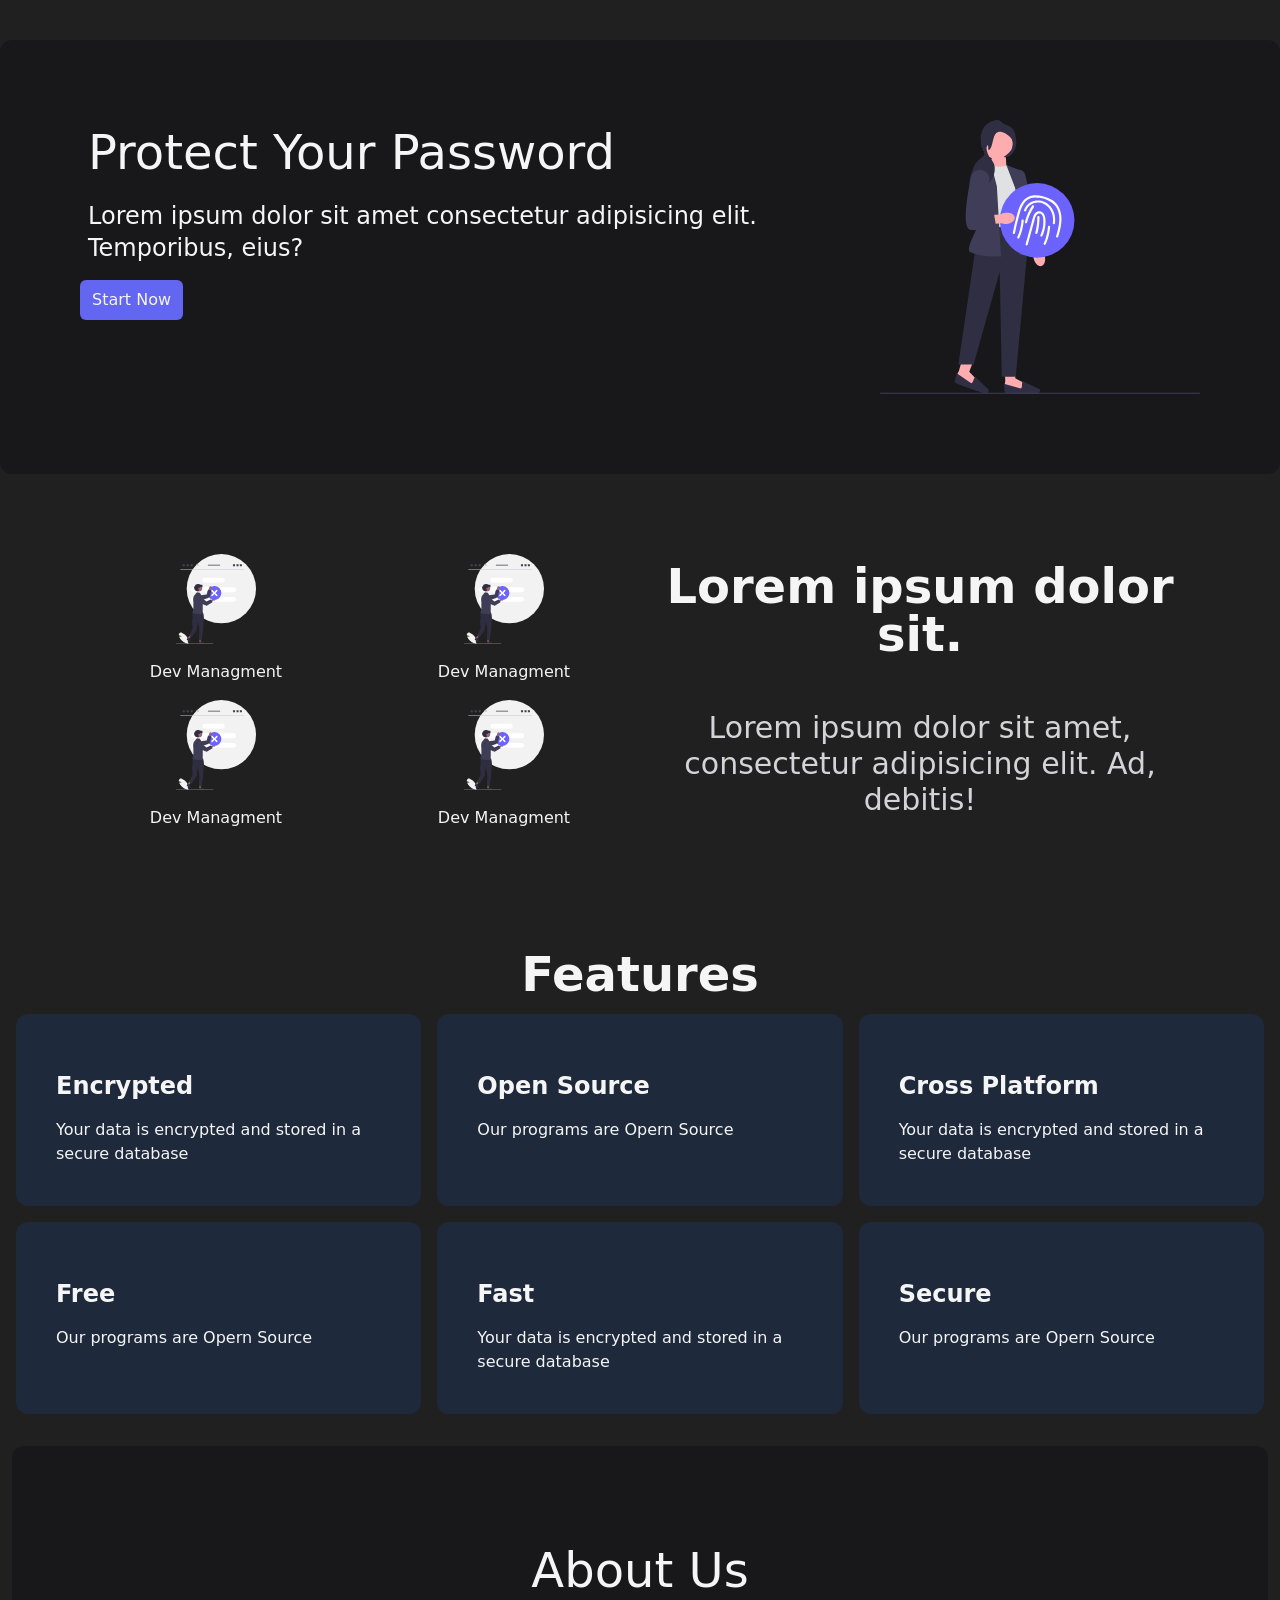
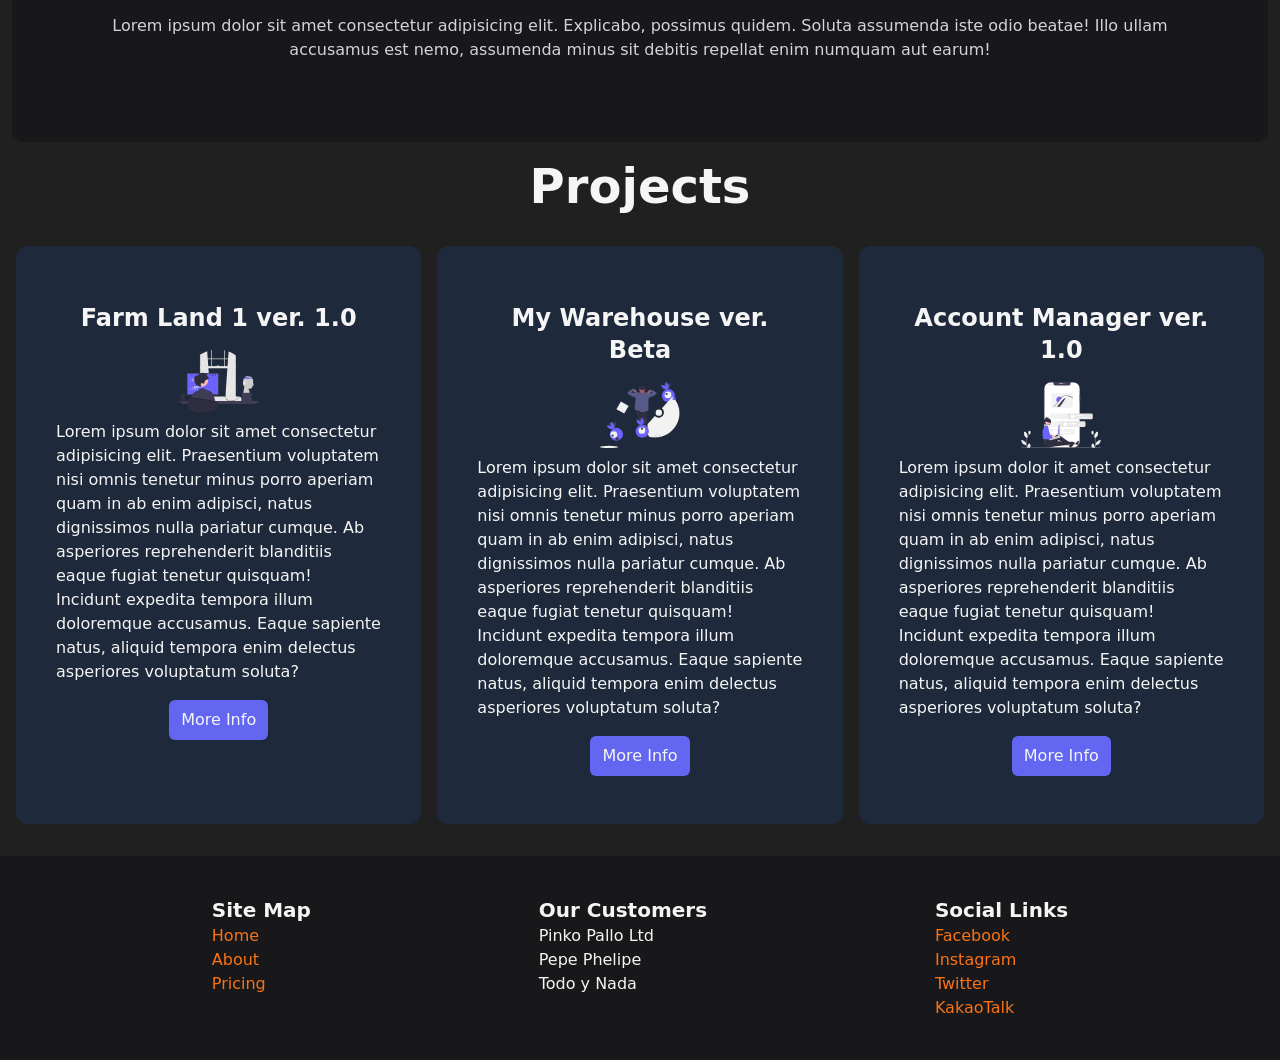
==== index.html @ 1f8c635a "Updates" ====
<!DOCTYPE html>
<html lang="en">
<head>
    <meta charset="UTF-8">
    <meta http-equiv="X-UA-Compatible" content="IE=edge">
    <meta name="viewport" content="width=device-width, initial-scale=1.0">
    <title>Astro Landing - Welcome</title>
<link rel="stylesheet" href="/assets/about.5ed66a15.css" /></head>
<body>
    <main class="mx-auto container md:pt-10">
        <header class="bg-zinc-900 flex flex-col md:flex-row p-20 gap-3 text-center md:text-left rounded-xl">
    <div>
        <h1 class="text-5xl text-bold p-2">Protect Your Password</h1>
        <p class="my-4 text-2xl px-2">Lorem ipsum dolor sit amet consectetur adipisicing elit. Temporibus, eius?</p>
        <button class="bg-indigo-500 px-3 py-2 hover:bg-indigo-400 rounded-md">
            Start Now
        </button>
    </div>
    <img src="images/fingerprint.svg" alt="" class="w-80">
</header><section class="flex flex-col text-center py-10 md:flex-row md:p-20 gap-y-10">
    <div class="flex-1 grid grid-cols-2 gap-4 ">
        <div class="text-center">
            <img src="cancel.svg" class="w-20 m-auto">
            <p class="mt-4">Dev Managment</p>
        </div>
        <div class="text-center">
            <img src="cancel.svg" class="w-20 m-auto">
            <p class="mt-4">Dev Managment</p>
        </div>
        <div class="text-center">
            <img src="cancel.svg" class="w-20 m-auto">
            <p class="mt-4">Dev Managment</p>
        </div>
        <div class="text-center">
            <img src="cancel.svg" class="w-20 m-auto">
            <p class="mt-4">Dev Managment</p>
        </div>
    </div>
    <div class="flex flex-1 flex-col gap-y-10">
        <h2 class="text-5xl font-bold p-2">Lorem ipsum dolor sit.</h2>
        <p class="text-3xl text-zinc-300 p-1">Lorem ipsum dolor sit amet, consectetur adipisicing elit. Ad, debitis!</p>
    </div>
</section><h1 class="text-center font-bold text-5xl mt-10">Features</h1>

<div class="grid md:grid-cols-3 gap-4 p-4">
    <div class="bg-slate-800 p-10 rounded-xl ">
        <h2 class="text-2xl my-4 font-bold ">Encrypted</h2>
        <p>Your data is encrypted and stored in a secure database</p>
    </div><div class="bg-slate-800 p-10 rounded-xl ">
        <h2 class="text-2xl my-4 font-bold ">Open Source</h2>
        <p>Our programs are Opern Source</p>
    </div><div class="bg-slate-800 p-10 rounded-xl ">
        <h2 class="text-2xl my-4 font-bold ">Cross Platform</h2>
        <p>Your data is encrypted and stored in a secure database</p>
    </div><div class="bg-slate-800 p-10 rounded-xl ">
        <h2 class="text-2xl my-4 font-bold ">Free</h2>
        <p>Our programs are Opern Source</p>
    </div><div class="bg-slate-800 p-10 rounded-xl ">
        <h2 class="text-2xl my-4 font-bold ">Fast</h2>
        <p>Your data is encrypted and stored in a secure database</p>
    </div><div class="bg-slate-800 p-10 rounded-xl ">
        <h2 class="text-2xl my-4 font-bold ">Secure</h2>
        <p>Our programs are Opern Source</p>
    </div>

</div><section class="bg-zinc-900 my-4 mx-3 p-20 rounded-xl text-center">
    
    <h2 class="text-5xl text-bold my-5">About Us</h2>

    <p class="text-zinc-300">Lorem ipsum dolor sit amet consectetur adipisicing elit. Explicabo, possimus quidem. Soluta assumenda iste odio beatae! Illo ullam accusamus est nemo, assumenda minus sit debitis repellat enim numquam aut earum!</p>

</section><h2 class="text-center font-bold text-5xl my-5">Projects</h2>
 
<div class="grid md:grid-cols-3 gap-4 p-4">
    <div class="bg-slate-800 p-10 rounded-xl ">
        <h2 class="text-2xl my-4 font-bold text-center">Farm Land 1 ver. 1.0</h2>
        <img src="/firmware.svg" alt="" class="w-20 m-auto">
        <p class="my-2">Lorem ipsum dolor sit amet consectetur adipisicing elit. Praesentium voluptatem nisi omnis tenetur minus porro aperiam quam in ab enim adipisci, natus dignissimos nulla pariatur cumque. Ab asperiores reprehenderit blanditiis eaque fugiat tenetur quisquam! Incidunt expedita tempora illum doloremque accusamus. Eaque sapiente natus, aliquid tempora enim delectus asperiores voluptatum soluta?</p>
        <div class="text-center">
            <button class="bg-indigo-500 px-3 py-2 hover:bg-gray-400 rounded-md text-center my-2">
                More Info
            </button>
        </div>
        
    </div><div class="bg-slate-800 p-10 rounded-xl ">
        <h2 class="text-2xl my-4 font-bold text-center">My Warehouse ver. Beta</h2>
        <img src="/friends.svg" alt="" class="w-20 m-auto">
        <p class="my-2">Lorem ipsum dolor sit amet consectetur adipisicing elit. Praesentium voluptatem nisi omnis tenetur minus porro aperiam quam in ab enim adipisci, natus dignissimos nulla pariatur cumque. Ab asperiores reprehenderit blanditiis eaque fugiat tenetur quisquam! Incidunt expedita tempora illum doloremque accusamus. Eaque sapiente natus, aliquid tempora enim delectus asperiores voluptatum soluta?</p>
        <div class="text-center">
            <button class="bg-indigo-500 px-3 py-2 hover:bg-gray-400 rounded-md text-center my-2">
                More Info
            </button>
        </div>
        
    </div><div class="bg-slate-800 p-10 rounded-xl ">
        <h2 class="text-2xl my-4 font-bold text-center">Account Manager ver. 1.0</h2>
        <img src="/mobile.svg" alt="" class="w-20 m-auto">
        <p class="my-2">Lorem ipsum dolor it amet consectetur adipisicing elit. Praesentium voluptatem nisi omnis tenetur minus porro aperiam quam in ab enim adipisci, natus dignissimos nulla pariatur cumque. Ab asperiores reprehenderit blanditiis eaque fugiat tenetur quisquam! Incidunt expedita tempora illum doloremque accusamus. Eaque sapiente natus, aliquid tempora enim delectus asperiores voluptatum soluta?</p>
        <div class="text-center">
            <button class="bg-indigo-500 px-3 py-2 hover:bg-gray-400 rounded-md text-center my-2">
                More Info
            </button>
        </div>
        
    </div>

</div>
    </main>
    <footer class="bg-zinc-900 py-10 mt-4">
    <div class="container mx-auto flex flex-col md:flex-row justify-evenly text-center md:text-left gap-4">
        <div>
            <h4 class="font-bold text-xl">Site Map</h4>
            <ul class="list-none">
                <li><a href="/" class="text-orange-500 hover:text-yellow-100">Home</a></li>
                <li><a href="/about" class="text-orange-500 hover:text-yellow-100">About</a></li>
                <li><a href="#" class="text-orange-500 hover:text-yellow-100">Pricing</a></li>
            </ul>
            
        </div>
        <div>
            <h4 class="font-bold text-xl">Our Customers</h4>
            <p>Pinko Pallo Ltd</p>
            <p>Pepe Phelipe</p>
            <p>Todo y Nada </p>
        </div>
        <div>
            <h4 class="font-bold text-xl">Social Links</h4>
            <ul class="list-none">
                <li><a href="/" class="text-orange-500 hover:text-yellow-100">Facebook</a></li>
                <li><a href="/about" class="text-orange-500 hover:text-yellow-100">Instagram</a></li>
                <li><a href="#" class="text-orange-500 hover:text-yellow-100">Twitter</a></li>
                <li><a href="#" class="text-orange-500 hover:text-yellow-100">KakaoTalk</a></li>
            </ul>
        </div>
    </div>
</footer>
</body></html>
---- assets/about.5ed66a15.css ----
*,:before,:after{box-sizing:border-box;border-width:0;border-style:solid;border-color:#e5e7eb}:before,:after{--tw-content: ""}html{line-height:1.5;-webkit-text-size-adjust:100%;-moz-tab-size:4;-o-tab-size:4;tab-size:4;font-family:ui-sans-serif,system-ui,-apple-system,BlinkMacSystemFont,Segoe UI,Roboto,Helvetica Neue,Arial,Noto Sans,sans-serif,"Apple Color Emoji","Segoe UI Emoji",Segoe UI Symbol,"Noto Color Emoji";font-feature-settings:normal}body{margin:0;line-height:inherit}hr{height:0;color:inherit;border-top-width:1px}abbr:where([title]){-webkit-text-decoration:underline dotted;text-decoration:underline dotted}h1,h2,h3,h4,h5,h6{font-size:inherit;font-weight:inherit}a{color:inherit;text-decoration:inherit}b,strong{font-weight:bolder}code,kbd,samp,pre{font-family:ui-monospace,SFMono-Regular,Menlo,Monaco,Consolas,Liberation Mono,Courier New,monospace;font-size:1em}small{font-size:80%}sub,sup{font-size:75%;line-height:0;position:relative;vertical-align:baseline}sub{bottom:-.25em}sup{top:-.5em}table{text-indent:0;border-color:inherit;border-collapse:collapse}button,input,optgroup,select,textarea{font-family:inherit;font-size:100%;font-weight:inherit;line-height:inherit;color:inherit;margin:0;padding:0}button,select{text-transform:none}button,[type=button],[type=reset],[type=submit]{-webkit-appearance:button;background-color:transparent;background-image:none}:-moz-focusring{outline:auto}:-moz-ui-invalid{box-shadow:none}progress{vertical-align:baseline}::-webkit-inner-spin-button,::-webkit-outer-spin-button{height:auto}[type=search]{-webkit-appearance:textfield;outline-offset:-2px}::-webkit-search-decoration{-webkit-appearance:none}::-webkit-file-upload-button{-webkit-appearance:button;font:inherit}summary{display:list-item}blockquote,dl,dd,h1,h2,h3,h4,h5,h6,hr,figure,p,pre{margin:0}fieldset{margin:0;padding:0}legend{padding:0}ol,ul,menu{list-style:none;margin:0;padding:0}textarea{resize:vertical}input::-moz-placeholder,textarea::-moz-placeholder{opacity:1;color:#9ca3af}input::placeholder,textarea::placeholder{opacity:1;color:#9ca3af}button,[role=button]{cursor:pointer}:disabled{cursor:default}img,svg,video,canvas,audio,iframe,embed,object{display:block;vertical-align:middle}img,video{max-width:100%;height:auto}[hidden]{display:none}*,:before,:after{--tw-border-spacing-x: 0;--tw-border-spacing-y: 0;--tw-translate-x: 0;--tw-translate-y: 0;--tw-rotate: 0;--tw-skew-x: 0;--tw-skew-y: 0;--tw-scale-x: 1;--tw-scale-y: 1;--tw-pan-x: ;--tw-pan-y: ;--tw-pinch-zoom: ;--tw-scroll-snap-strictness: proximity;--tw-ordinal: ;--tw-slashed-zero: ;--tw-numeric-figure: ;--tw-numeric-spacing: ;--tw-numeric-fraction: ;--tw-ring-inset: ;--tw-ring-offset-width: 0px;--tw-ring-offset-color: #fff;--tw-ring-color: rgb(59 130 246 / .5);--tw-ring-offset-shadow: 0 0 #0000;--tw-ring-shadow: 0 0 #0000;--tw-shadow: 0 0 #0000;--tw-shadow-colored: 0 0 #0000;--tw-blur: ;--tw-brightness: ;--tw-contrast: ;--tw-grayscale: ;--tw-hue-rotate: ;--tw-invert: ;--tw-saturate: ;--tw-sepia: ;--tw-drop-shadow: ;--tw-backdrop-blur: ;--tw-backdrop-brightness: ;--tw-backdrop-contrast: ;--tw-backdrop-grayscale: ;--tw-backdrop-hue-rotate: ;--tw-backdrop-invert: ;--tw-backdrop-opacity: ;--tw-backdrop-saturate: ;--tw-backdrop-sepia: }::backdrop{--tw-border-spacing-x: 0;--tw-border-spacing-y: 0;--tw-translate-x: 0;--tw-translate-y: 0;--tw-rotate: 0;--tw-skew-x: 0;--tw-skew-y: 0;--tw-scale-x: 1;--tw-scale-y: 1;--tw-pan-x: ;--tw-pan-y: ;--tw-pinch-zoom: ;--tw-scroll-snap-strictness: proximity;--tw-ordinal: ;--tw-slashed-zero: ;--tw-numeric-figure: ;--tw-numeric-spacing: ;--tw-numeric-fraction: ;--tw-ring-inset: ;--tw-ring-offset-width: 0px;--tw-ring-offset-color: #fff;--tw-ring-color: rgb(59 130 246 / .5);--tw-ring-offset-shadow: 0 0 #0000;--tw-ring-shadow: 0 0 #0000;--tw-shadow: 0 0 #0000;--tw-shadow-colored: 0 0 #0000;--tw-blur: ;--tw-brightness: ;--tw-contrast: ;--tw-grayscale: ;--tw-hue-rotate: ;--tw-invert: ;--tw-saturate: ;--tw-sepia: ;--tw-drop-shadow: ;--tw-backdrop-blur: ;--tw-backdrop-brightness: ;--tw-backdrop-contrast: ;--tw-backdrop-grayscale: ;--tw-backdrop-hue-rotate: ;--tw-backdrop-invert: ;--tw-backdrop-opacity: ;--tw-backdrop-saturate: ;--tw-backdrop-sepia: }.container{width:100%}@media (min-width: 640px){.container{max-width:640px}}@media (min-width: 768px){.container{max-width:768px}}@media (min-width: 1024px){.container{max-width:1024px}}@media (min-width: 1280px){.container{max-width:1280px}}@media (min-width: 1536px){.container{max-width:1536px}}.m-auto{margin:auto}.mx-auto{margin-left:auto;margin-right:auto}.my-4{margin-top:1rem;margin-bottom:1rem}.mx-3{margin-left:.75rem;margin-right:.75rem}.my-5{margin-top:1.25rem;margin-bottom:1.25rem}.my-2{margin-top:.5rem;margin-bottom:.5rem}.mt-10{margin-top:2.5rem}.mt-4{margin-top:1rem}.flex{display:flex}.grid{display:grid}.w-80{width:20rem}.w-20{width:5rem}.flex-1{flex:1 1 0%}.list-none{list-style-type:none}.grid-cols-2{grid-template-columns:repeat(2,minmax(0,1fr))}.flex-col{flex-direction:column}.justify-evenly{justify-content:space-evenly}.gap-4{gap:1rem}.gap-3{gap:.75rem}.gap-y-10{row-gap:2.5rem}.rounded-xl{border-radius:.75rem}.rounded-md{border-radius:.375rem}.bg-zinc-900{--tw-bg-opacity: 1;background-color:rgb(24 24 27 / var(--tw-bg-opacity))}.bg-slate-800{--tw-bg-opacity: 1;background-color:rgb(30 41 59 / var(--tw-bg-opacity))}.bg-indigo-500{--tw-bg-opacity: 1;background-color:rgb(99 102 241 / var(--tw-bg-opacity))}.p-20{padding:5rem}.p-4{padding:1rem}.p-10{padding:2.5rem}.p-2{padding:.5rem}.p-1{padding:.25rem}.py-10{padding-top:2.5rem;padding-bottom:2.5rem}.px-2{padding-left:.5rem;padding-right:.5rem}.px-3{padding-left:.75rem;padding-right:.75rem}.py-2{padding-top:.5rem;padding-bottom:.5rem}.text-center{text-align:center}.text-5xl{font-size:3rem;line-height:1}.text-2xl{font-size:1.5rem;line-height:2rem}.text-xl{font-size:1.25rem;line-height:1.75rem}.text-3xl{font-size:1.875rem;line-height:2.25rem}.font-bold{font-weight:700}.text-zinc-300{--tw-text-opacity: 1;color:rgb(212 212 216 / var(--tw-text-opacity))}.text-orange-500{--tw-text-opacity: 1;color:rgb(249 115 22 / var(--tw-text-opacity))}.hover\:bg-indigo-400:hover{--tw-bg-opacity: 1;background-color:rgb(129 140 248 / var(--tw-bg-opacity))}.hover\:bg-gray-400:hover{--tw-bg-opacity: 1;background-color:rgb(156 163 175 / var(--tw-bg-opacity))}.hover\:text-yellow-100:hover{--tw-text-opacity: 1;color:rgb(254 249 195 / var(--tw-text-opacity))}@media (min-width: 768px){.md\:grid-cols-3{grid-template-columns:repeat(3,minmax(0,1fr))}.md\:flex-row{flex-direction:row}.md\:p-20{padding:5rem}.md\:pt-10{padding-top:2.5rem}.md\:text-left{text-align:left}}body{background:#202020;color:#f5f5f5}
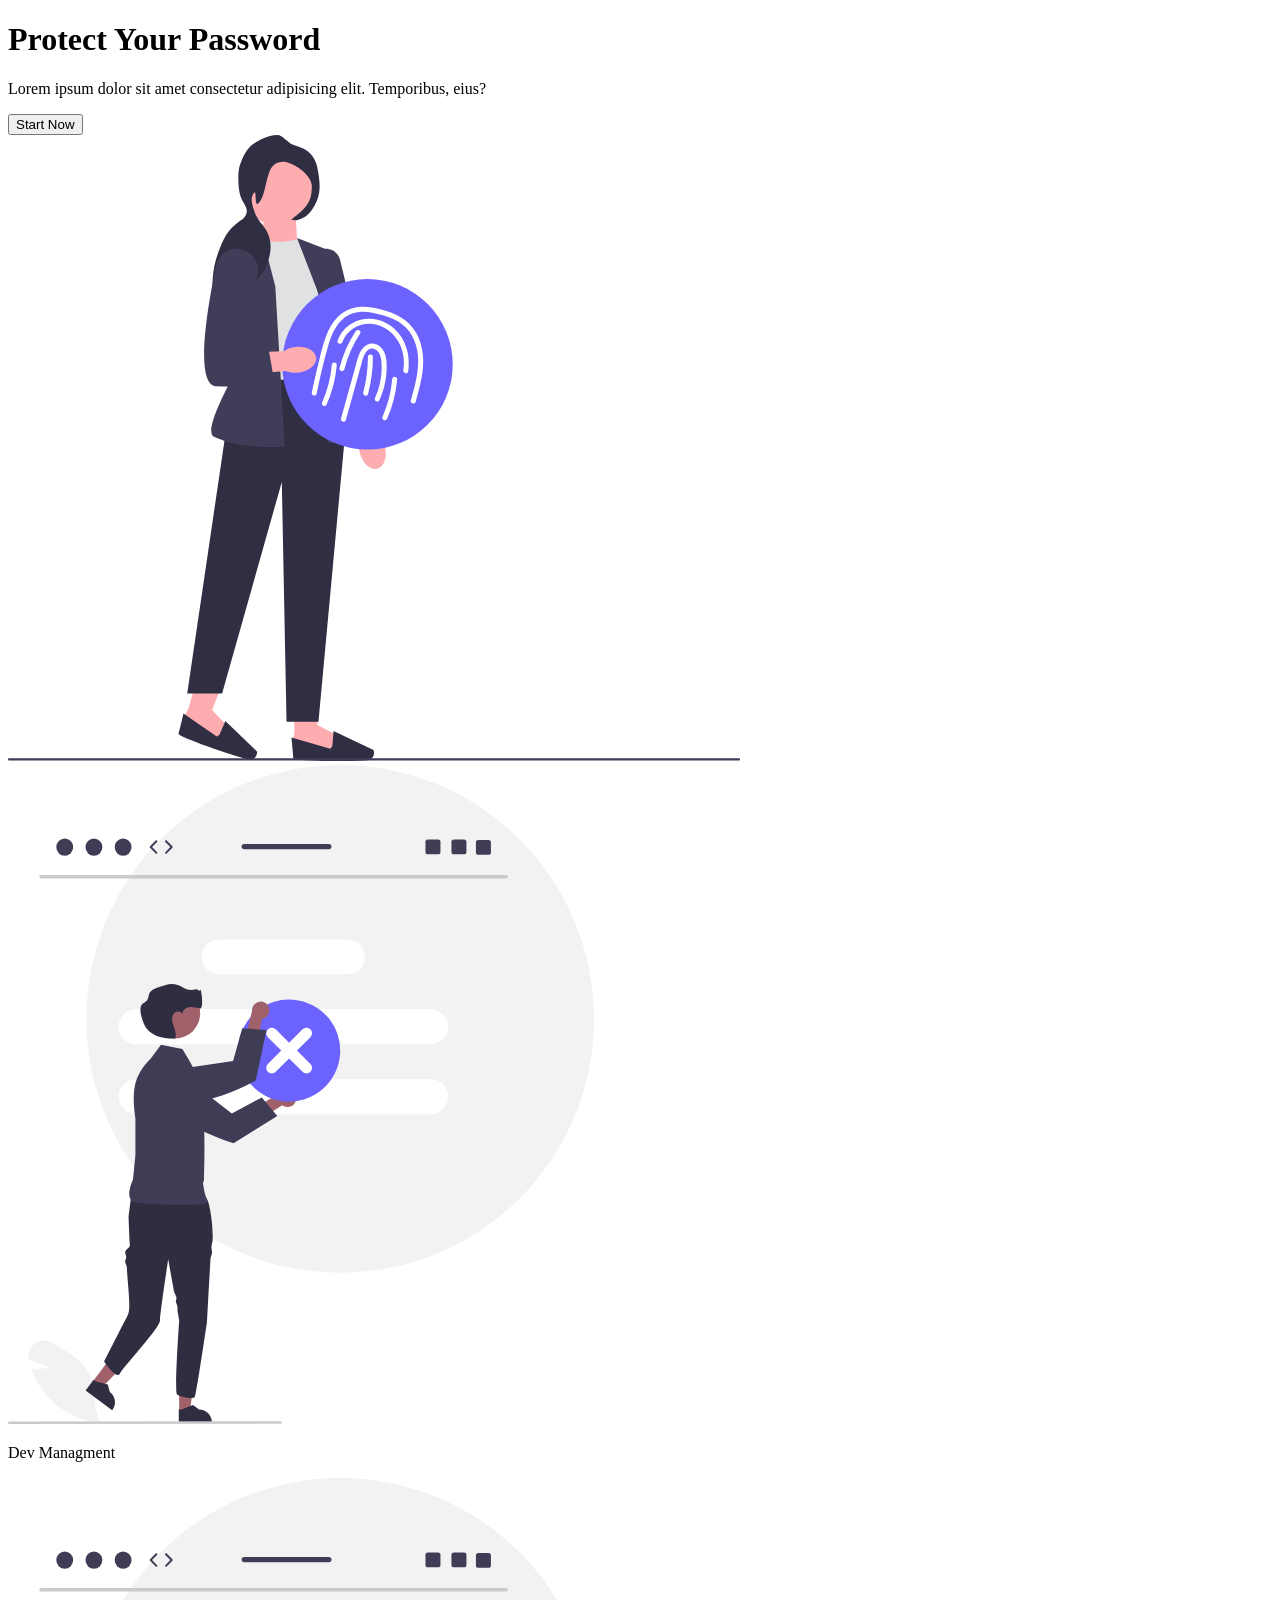
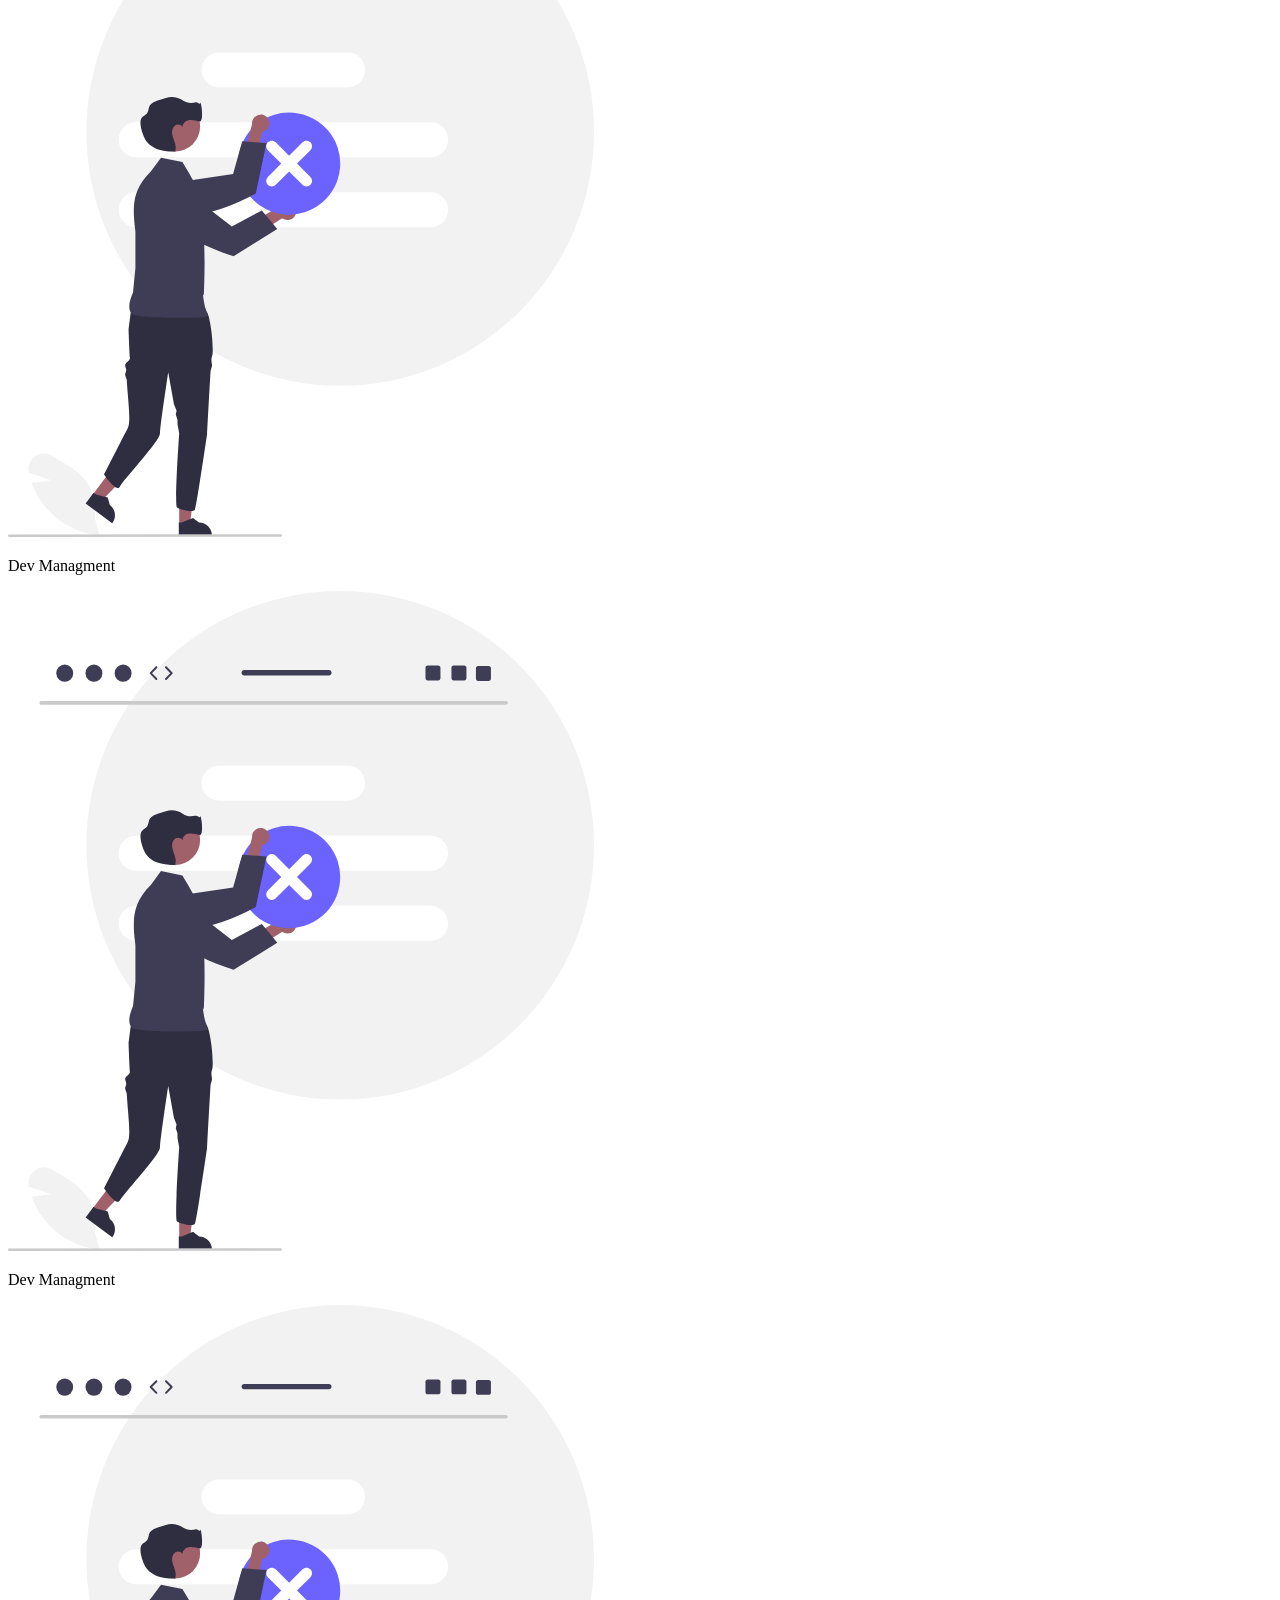
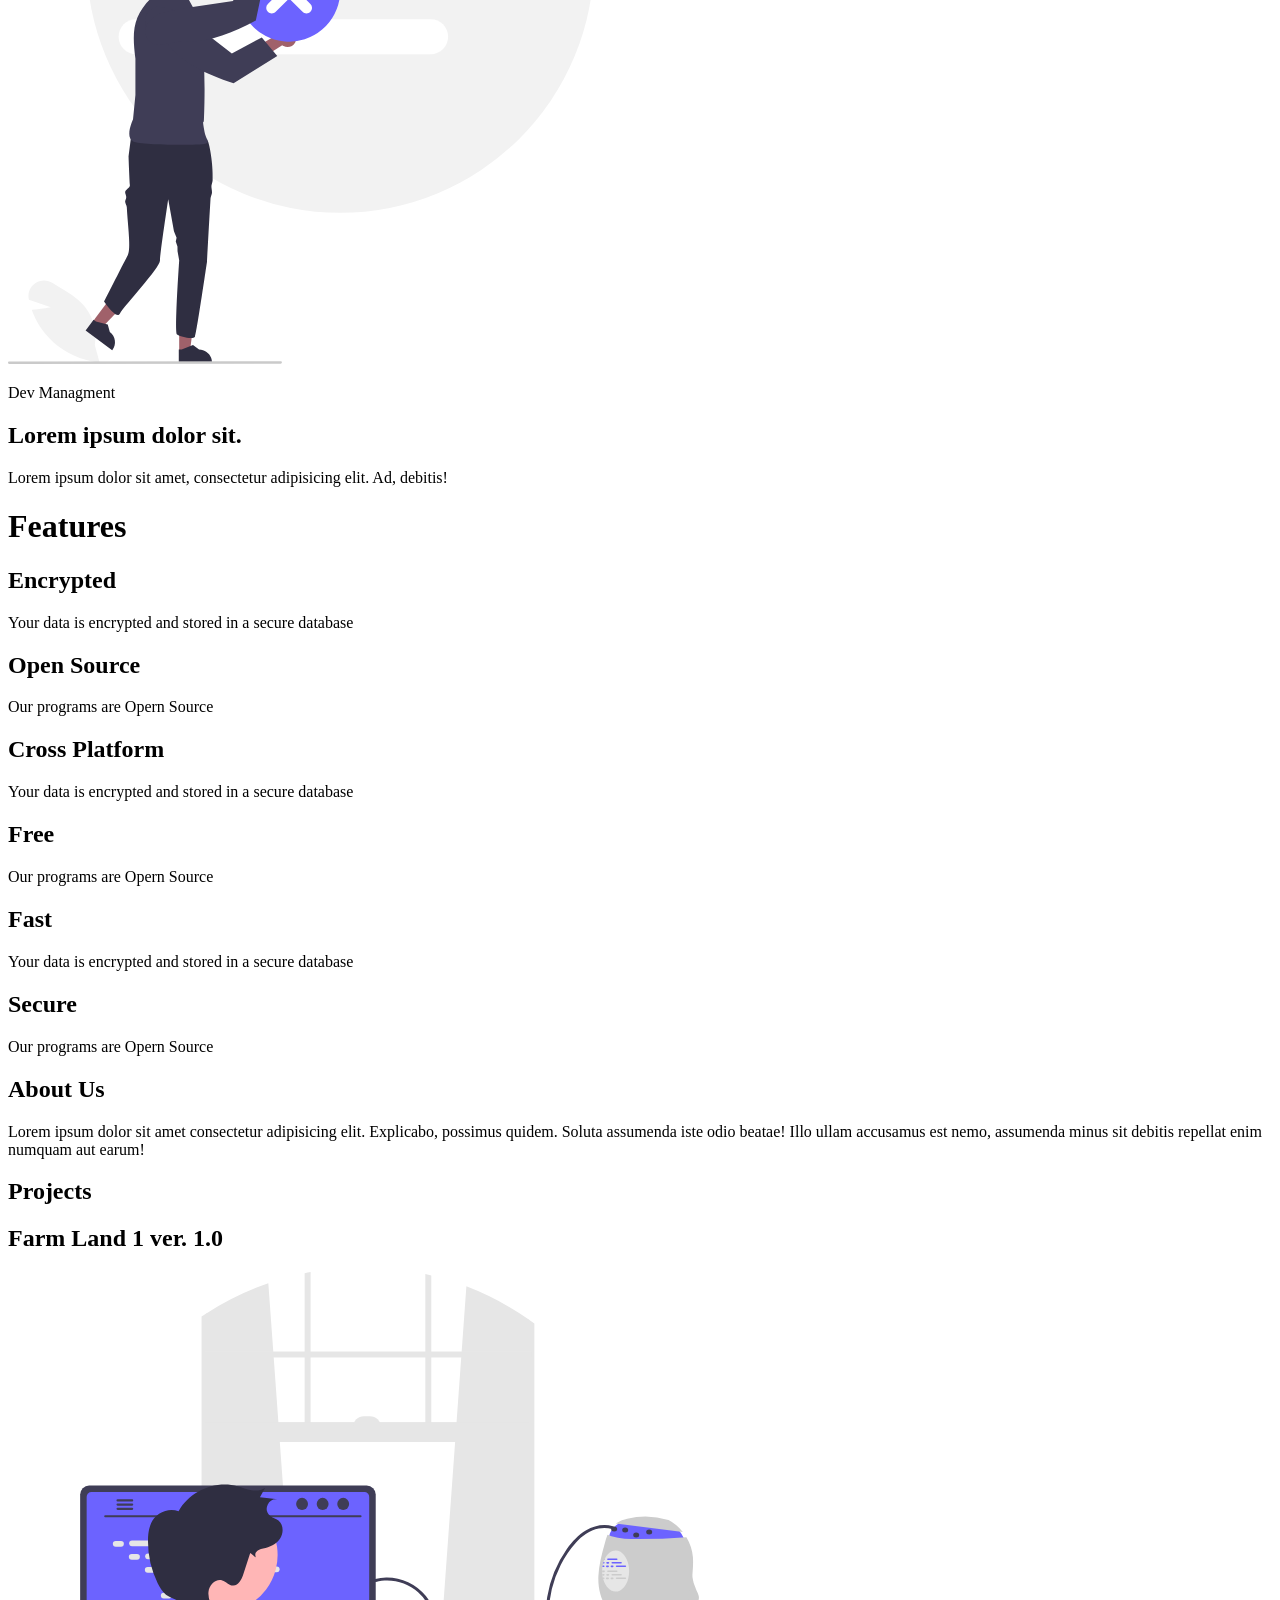
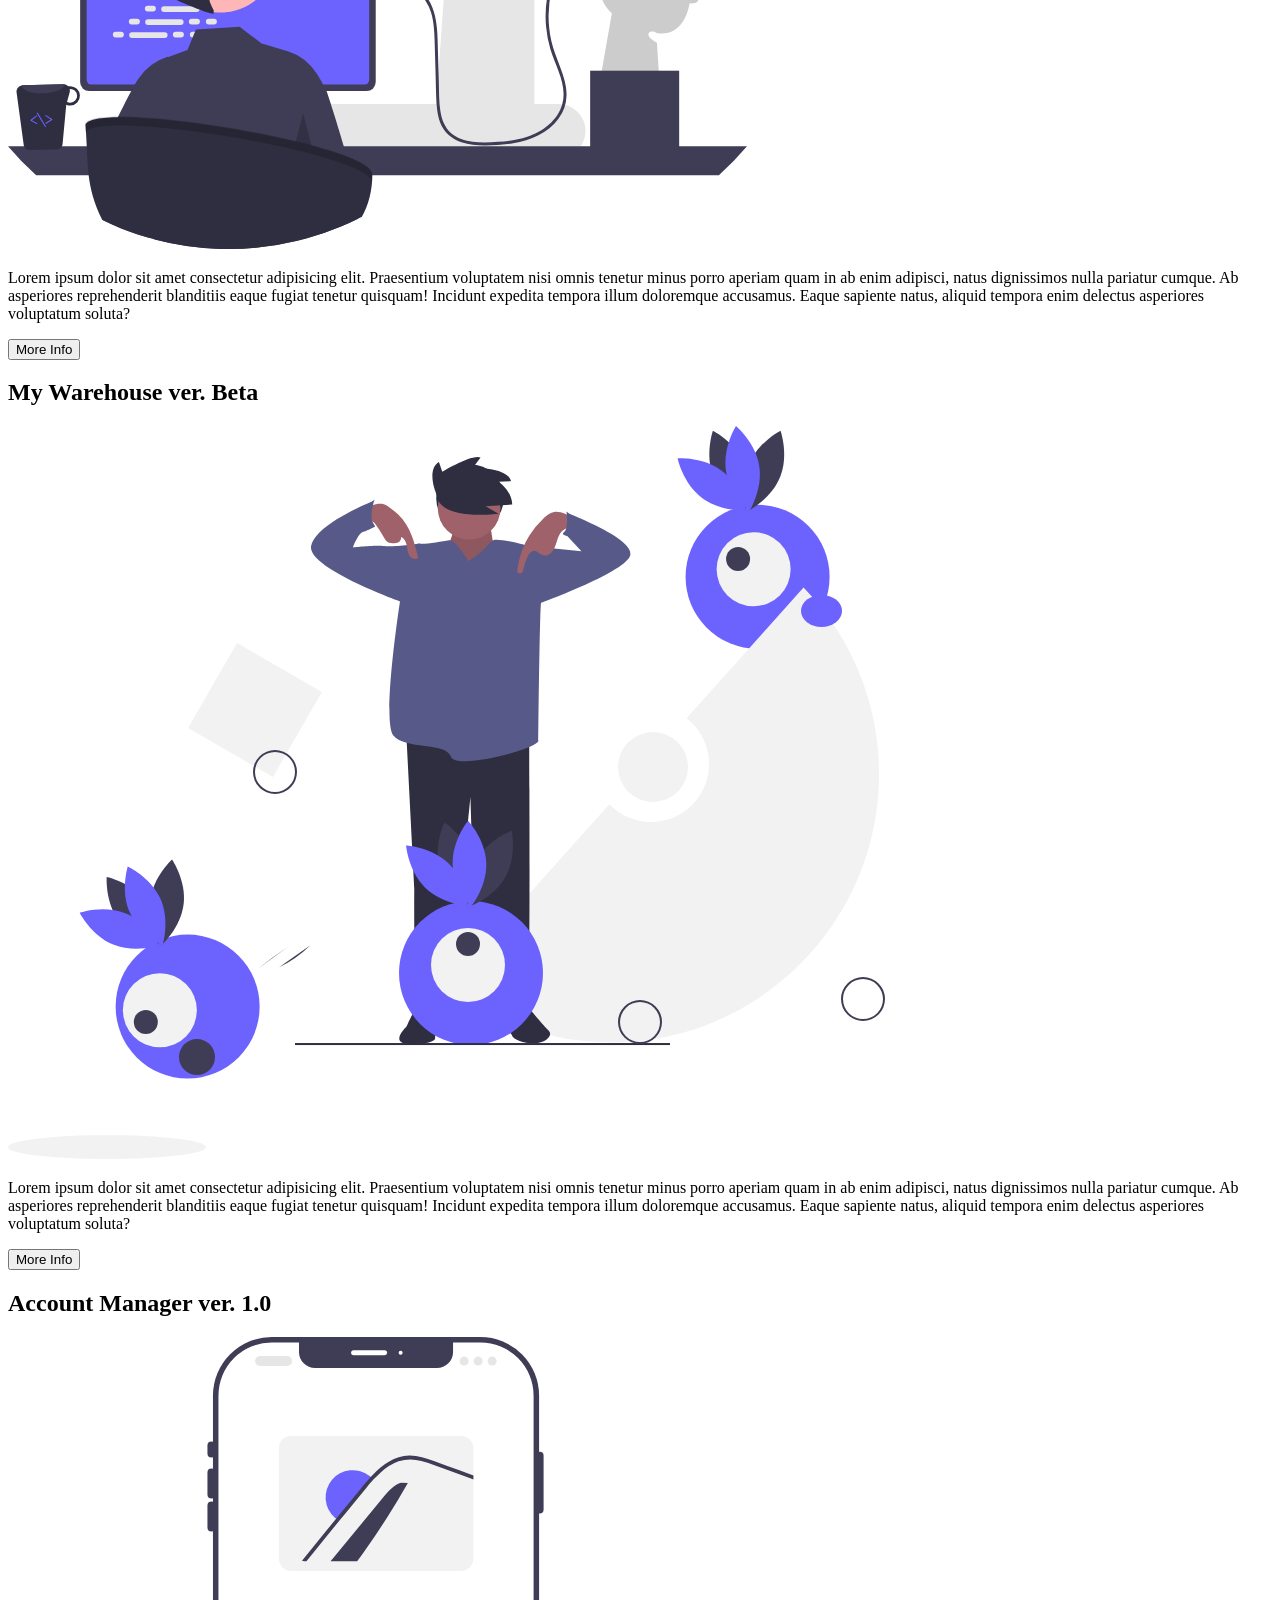
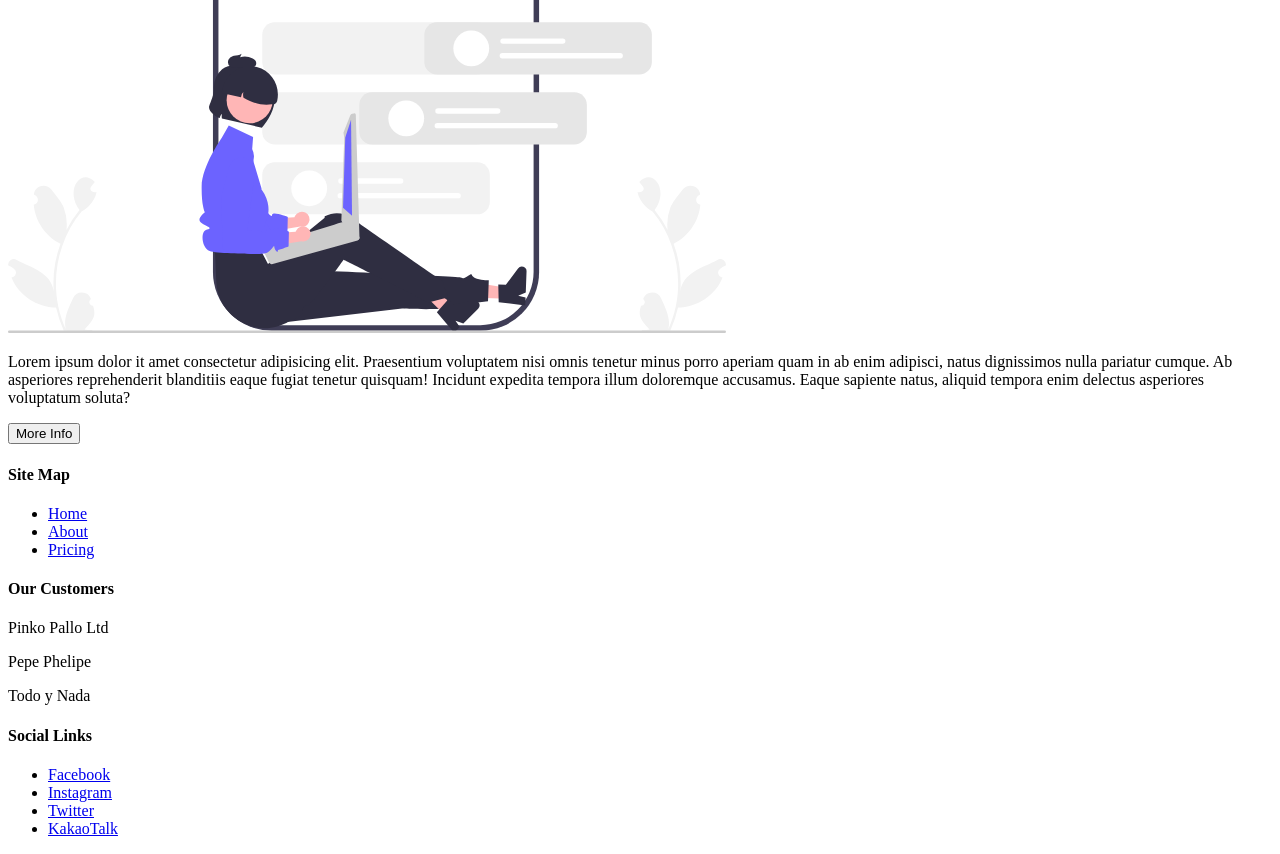
==== commit ec3a89a8: "Updates" ====
--- a/index.html
+++ b/index.html
@@ -5,7 +5,7 @@
     <meta http-equiv="X-UA-Compatible" content="IE=edge">
     <meta name="viewport" content="width=device-width, initial-scale=1.0">
     <title>Astro Landing - Welcome</title>
-<link rel="stylesheet" href="/assets/about.5ed66a15.css" /></head>
+<link rel="stylesheet" href="/landingpage/assets/about.5ed66a15.css" /></head>
 <body>
     <main class="mx-auto container md:pt-10">
         <header class="bg-zinc-900 flex flex-col md:flex-row p-20 gap-3 text-center md:text-left rounded-xl">
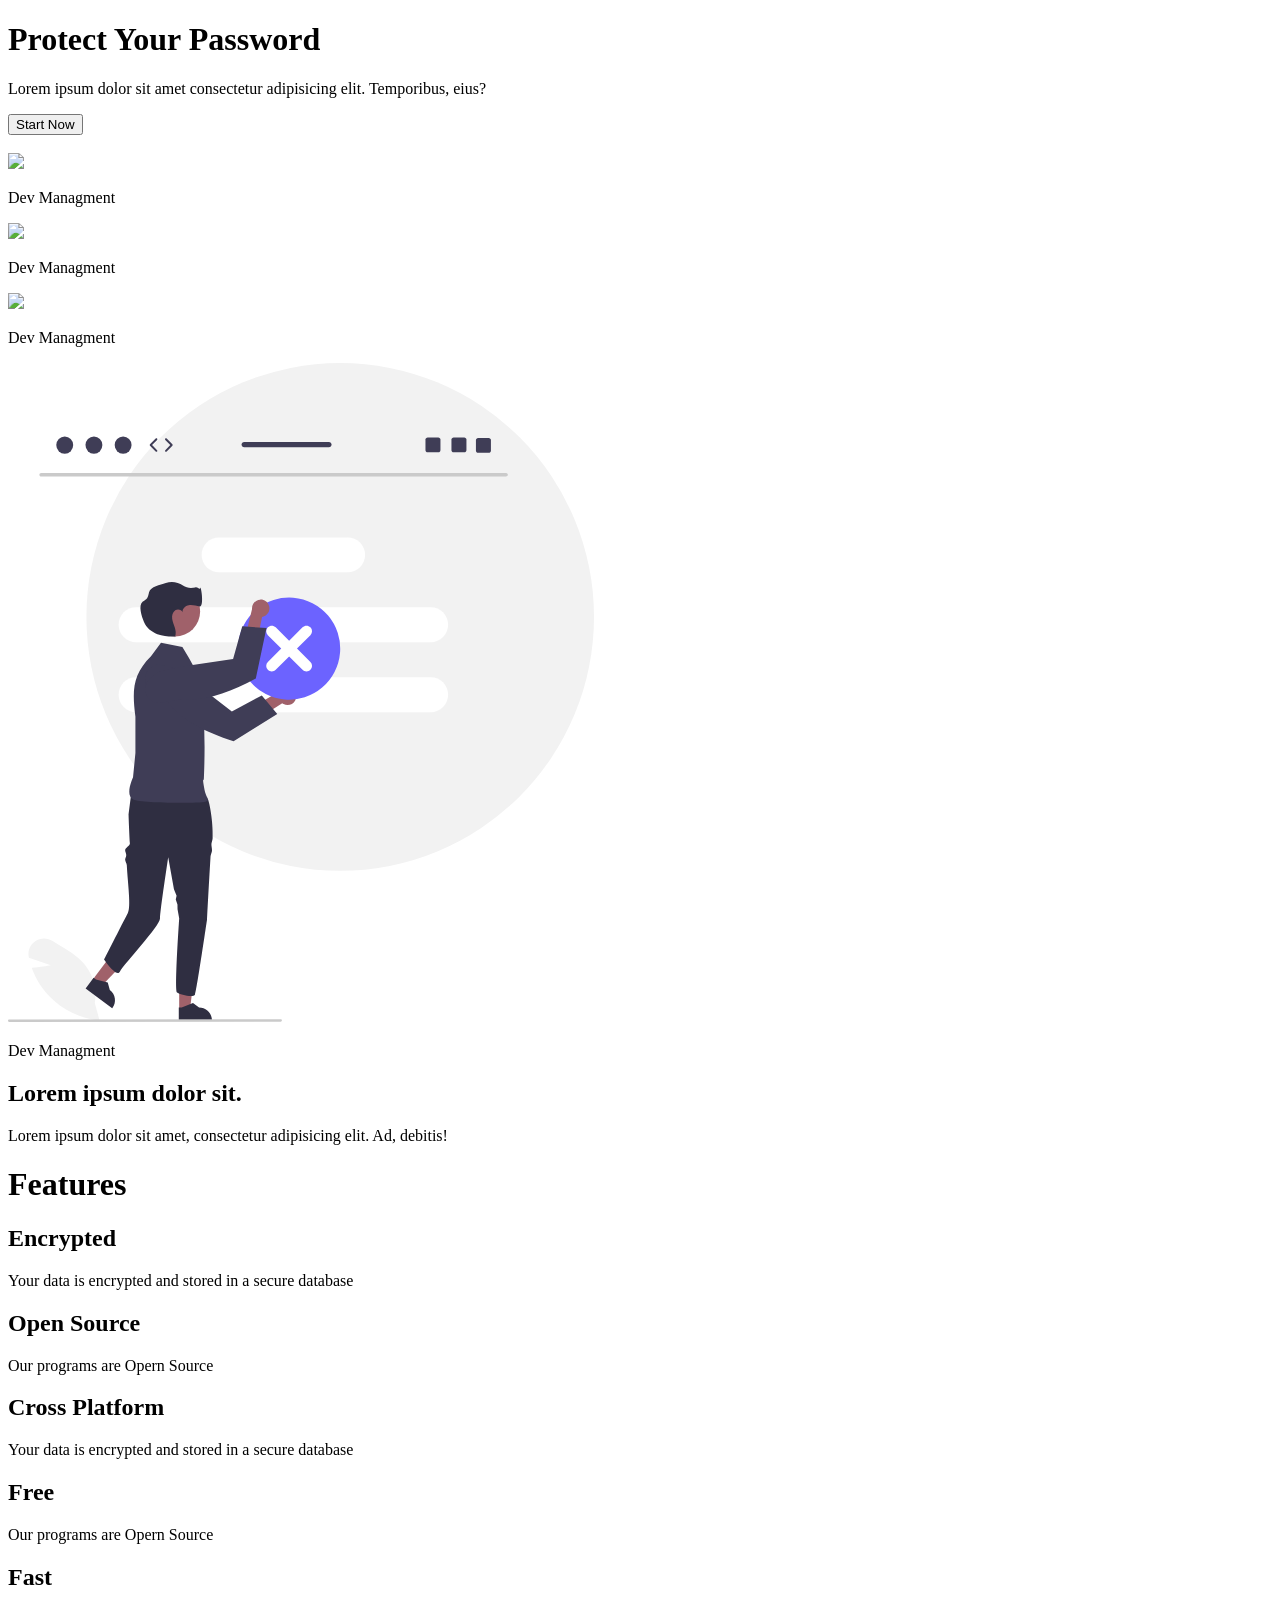
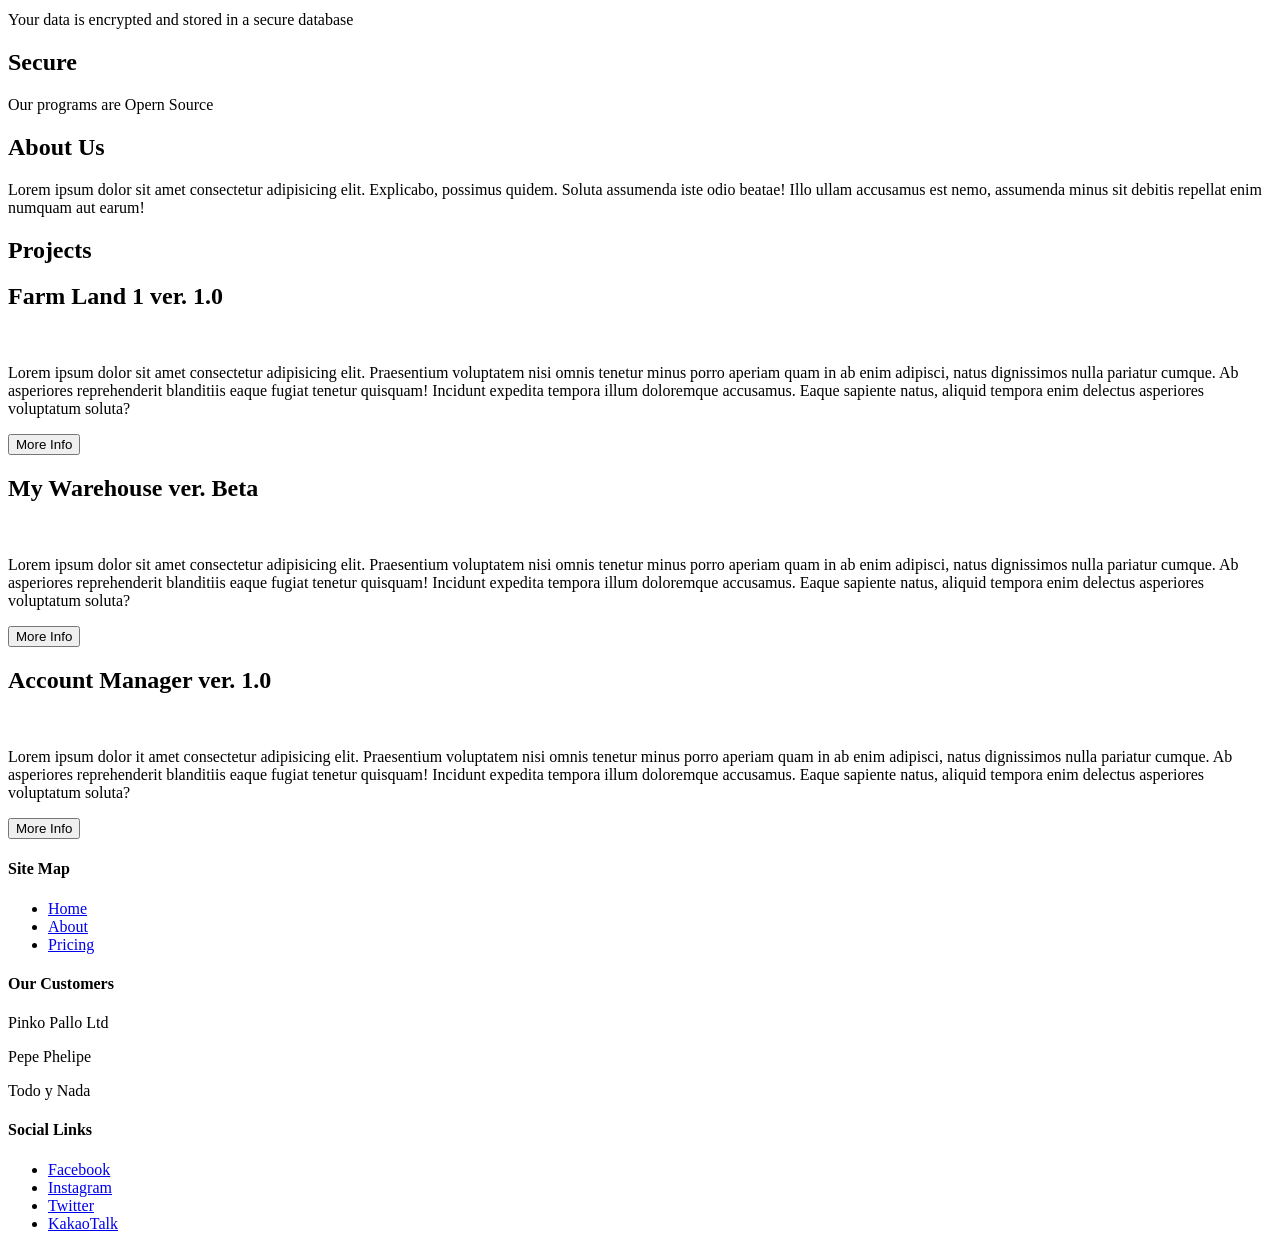
==== commit 2dbd896b: "Updates" ====
--- a/index.html
+++ b/index.html
@@ -16,23 +16,23 @@
             Start Now
         </button>
     </div>
-    <img src="images/fingerprint.svg" alt="" class="w-80">
+    <img src="/landingpage/images/fingerprint.svg" alt="" class="w-80">
 </header><section class="flex flex-col text-center py-10 md:flex-row md:p-20 gap-y-10">
     <div class="flex-1 grid grid-cols-2 gap-4 ">
         <div class="text-center">
-            <img src="cancel.svg" class="w-20 m-auto">
+            <img src="/landingpage/images/cancel.svg" class="w-20 m-auto">
             <p class="mt-4">Dev Managment</p>
         </div>
         <div class="text-center">
-            <img src="cancel.svg" class="w-20 m-auto">
+            <img src="/landingpage/images/cancel.svg" class="w-20 m-auto">
             <p class="mt-4">Dev Managment</p>
         </div>
         <div class="text-center">
-            <img src="cancel.svg" class="w-20 m-auto">
+            <img src="/landingpage/images/cancel.svg" class="w-20 m-auto">
             <p class="mt-4">Dev Managment</p>
         </div>
         <div class="text-center">
-            <img src="cancel.svg" class="w-20 m-auto">
+            <img src="images/cancel.svg" class="w-20 m-auto">
             <p class="mt-4">Dev Managment</p>
         </div>
     </div>
@@ -74,7 +74,7 @@
 <div class="grid md:grid-cols-3 gap-4 p-4">
     <div class="bg-slate-800 p-10 rounded-xl ">
         <h2 class="text-2xl my-4 font-bold text-center">Farm Land 1 ver. 1.0</h2>
-        <img src="/firmware.svg" alt="" class="w-20 m-auto">
+        <img src="/landingpage/images/firmware.svg" alt="" class="w-20 m-auto">
         <p class="my-2">Lorem ipsum dolor sit amet consectetur adipisicing elit. Praesentium voluptatem nisi omnis tenetur minus porro aperiam quam in ab enim adipisci, natus dignissimos nulla pariatur cumque. Ab asperiores reprehenderit blanditiis eaque fugiat tenetur quisquam! Incidunt expedita tempora illum doloremque accusamus. Eaque sapiente natus, aliquid tempora enim delectus asperiores voluptatum soluta?</p>
         <div class="text-center">
             <button class="bg-indigo-500 px-3 py-2 hover:bg-gray-400 rounded-md text-center my-2">
@@ -84,7 +84,7 @@
         
     </div><div class="bg-slate-800 p-10 rounded-xl ">
         <h2 class="text-2xl my-4 font-bold text-center">My Warehouse ver. Beta</h2>
-        <img src="/friends.svg" alt="" class="w-20 m-auto">
+        <img src="/landingpage/images/friends.svg" alt="" class="w-20 m-auto">
         <p class="my-2">Lorem ipsum dolor sit amet consectetur adipisicing elit. Praesentium voluptatem nisi omnis tenetur minus porro aperiam quam in ab enim adipisci, natus dignissimos nulla pariatur cumque. Ab asperiores reprehenderit blanditiis eaque fugiat tenetur quisquam! Incidunt expedita tempora illum doloremque accusamus. Eaque sapiente natus, aliquid tempora enim delectus asperiores voluptatum soluta?</p>
         <div class="text-center">
             <button class="bg-indigo-500 px-3 py-2 hover:bg-gray-400 rounded-md text-center my-2">
@@ -94,7 +94,7 @@
         
     </div><div class="bg-slate-800 p-10 rounded-xl ">
         <h2 class="text-2xl my-4 font-bold text-center">Account Manager ver. 1.0</h2>
-        <img src="/mobile.svg" alt="" class="w-20 m-auto">
+        <img src="/landingpage/images/mobile.svg" alt="" class="w-20 m-auto">
         <p class="my-2">Lorem ipsum dolor it amet consectetur adipisicing elit. Praesentium voluptatem nisi omnis tenetur minus porro aperiam quam in ab enim adipisci, natus dignissimos nulla pariatur cumque. Ab asperiores reprehenderit blanditiis eaque fugiat tenetur quisquam! Incidunt expedita tempora illum doloremque accusamus. Eaque sapiente natus, aliquid tempora enim delectus asperiores voluptatum soluta?</p>
         <div class="text-center">
             <button class="bg-indigo-500 px-3 py-2 hover:bg-gray-400 rounded-md text-center my-2">
